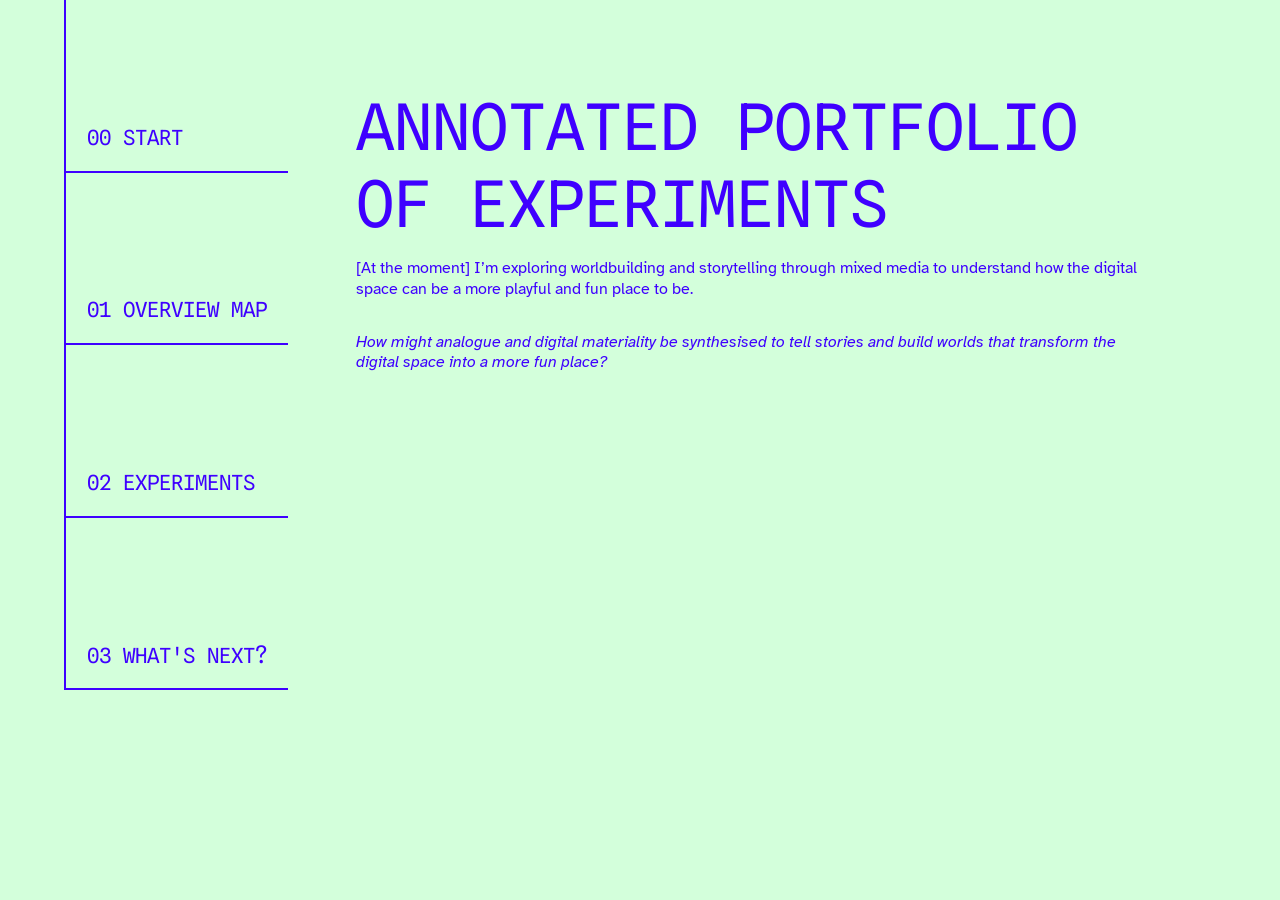
==== index.html @ 23f5cf5c "Add files via upload" ====
<!doctype html>
<html lang="en">
    <head>
        <meta charset="UTF-8" meta name="viewport" content="width=device-width, initial-scale=1.0" />
        <title>Annotated Portfolio of Experiments</title>
        <link rel="stylesheet" href="styles.css" />
        <script src="script.js"></script>
        <style>
            .container {
                min-height: 100vh;
            }
        </style>
    </head>
    <body>
        <div class="container">
            <!--
            <header>
                <h1 class="title">johan son ; vc honours 2026</h1>
                <hr />
            </header>
            -->
            <aside class="sidebar-l">
                <ul>
                    <li><a href="index.html">00 Start</a></li>
                    <li><a href="overviewmap.html">01 Overview Map</a></li>
                    <li><a href="experiments.html">02 Experiments</a></li>
                    <li><a href="whatsnext.html">03 What's next?</a></li>
                </ul>
            </aside>
            <main>
                <h1>Annotated Portfolio of Experiments</h1>
                <p>
                    [At the moment] I’m exploring worldbuilding and storytelling through mixed media to understand how
                    the digital space can be a more playful and fun place to be.
                </p>
                <p>
                    <i
                        >How might analogue and digital materiality be synthesised to tell stories and build worlds that
                        transform the digital space into a more fun place?</i
                    >
                </p>
            </main>
            <!--
            <footer>
                <p>This is an footer.</p>
            </footer>
            -->
        </div>
    </body>
</html>
---- styles.css ----
@import url("https://fonts.googleapis.com/css2?family=Atkinson+Hyperlegible:ital,wght@0,400;0,700;1,400;1,700&family=Spline+Sans+Mono:ital,wght@0,300..700;1,300..700&display=swap");

* {
    margin: 0;
    padding: 0;
}

/*---offwhite and offblack---*/
:root {
    --bg: #D3FFDB;
    --text: #3F00FF;
    --blue: #FF3300;
}
body {
    background-color: var(--bg);
    font-family: "Atkinson Hyperlegible", sans-serif;
    background-image: url(https://i.ibb.co/zWZFBgr2/img-2026-04-20-09-21-58.png);
}

.title {
    padding-top: 1em;
    text-transform: uppercase;
    font-size: 1em;
    font-weight: 400;
}

hr {
    margin-top: 1em;
    margin-bottom: 1em;
    border-style: 0.5px solid;
    color: var(--text);
}

.plist,
.plist-number,
p {
    color: var(--text);
    margin: 0;
    line-height: 1.3em;
    padding: 1em 0 1em 0;
    font-size: 1em;
    width: 95%;
}



iframe {
    width: 100%;
    border: 1px solid;
}

h1 {
    font-family: "Spline Sans Mono", monospace;
    text-transform: uppercase;
    font-weight: 400;
    font-size: 400%;
    width: 800px;
    color: var(--text);
}

h2,
h3,
h4,
h5 {
    margin: 0;
    color: var(--text);
    font-weight: 400;
    font-family: "Spline Sans Mono", monospace;
    padding-bottom: 0.5em;
}

.container {
    display: grid;
    padding-left: 4em;
    padding-right: 4em;
    min-height: 200vh;
    gap: 1em;
    grid-template-columns: 260px 1fr;
    grid-template-rows: 3em 1fr;
    grid-template-areas:
        "hd hd"
        "sd-l main"
        "sd-l main";
}

/*side by side containers*/
.flex-container {
    display: flex;
    flex-direction: row;
}

.flex-item {
    width: 100%;
    padding: 0;
    margin: 0.3em;
}

header {
    grid-area: hd;
    /*background: var(--bg);*/
    padding: 10px;
}
main {
    grid-area: main;
    /*background: var(--bg);*/
    padding: 1em;
    margin-top: 0.5em;
}
.sidebar-l {
    grid-area: sd-l;
    position: fixed;
    border-left: 2px solid;
    border-color: var(--text);
}

a {
    text-decoration: none;
}

a:visited {
    color: var(--text);
}

/*collapsible styling*/
.collapsible {
    font-family: "Spline Sans Mono", monospace;
    color: var(--text);
    cursor: pointer;
    padding: 0.5em;
    width: 100%;
    text-align: left;
    font-size: 1em;
}

button {
    text-transform: uppercase;
    background-color: var(--bg);
    border-color: var(--text);
    border-width: 2px;
    border-style: solid;
    margin-bottom: 1em;
}

/*active and hover colour*/
.active,
.collapsible:hover {
    background-color: var(--text);
    color: var(--bg);
}

.anchor-collapsible {
    color: red;
}

.content {
    margin: 0;
    display: none;
    overflow: hidden;
    border-color: var(--text);
    border-width: 1px;
    padding-bottom: 2em;
}


.content p {
    padding: 0;
}

mark {
    font-family: "Spline Sans Mono", monospace;

    text-transform: uppercase;
    font-weight: 400;
    background-color: var(--text);
    color: var(--bg);
}

ul {
    font-family: "Spline Sans Mono", monospace;
    list-style: none;
    margin: 0;
    padding: 0;
    text-decoration: none;
}

li {
    text-transform: uppercase;
    font-size: 1.3em;
    padding: 1em;
    margin-top: 5em;
    list-style: none;
    border-bottom: 2px solid;
    border-color: var(--text);
}

.plist {
    text-transform: none;
    font-family: "Atkinson Hyperlegible", sans-serif;
    border: none;
    padding: 0;
    list-style: sq;
}

.plist-number {
    text-transform: none;
    font-family: "Atkinson Hyperlegible", sans-serif;
    border: none;
    padding: 0;
    list-style: square;
}

a {
    text-decoration: none;
    color: var(--text);
}

a:hover {
    background-color: var(--text);
    color: var(--bg);
    margin-top: 1em;
    border-color: var(--text);
}

/*hover anchors*/
/*hover notes*/
.note {
    position: relative;
    cursor: pointer;
}

.notetext {
    visibility: hidden;
    font-size: 75%;
    width: 100%;
    background-color: var(--text);
    color: var(--bg);
    padding: 0.5em 0.5em;
    position: absolute;
    top: -232%;
    left: 4%;
}

.note:hover .notetext {
    visibility: visible;
}

.asterisk {
    color: var(--blue);
    font-size: 3em;
    mix-blend-mode: multiply;
    padding: 0;
    margin: 0;
}



/*
footer {
    position: fixed;
    bottom: 0;
    grid-area: ft;
    background: var(--bg);
    padding: 1em;
    text-align: center;
}
*/

/*media query*/

@media (max-width: 600px) {
    .container {
        padding-left: 5px;
        padding-right: 5px;
        grid-template-columns: 1fr;
        grid-template-rows: 59px 1fr 477px;
        grid-template-areas:
            "sd-l"
            "sd-l"
            "main"
            "ft";
    }
    body {
        width: auto;
    }

    li {
        text-transform: uppercase;
        font-size: 1em;
        padding: 1em;
        margin-top: 0.5em;
        list-style: none;
        text-align: center;
    }

    p {
        width: 500px;
    }

    h1 {
        font-size: 400%;
        width: 600px;
    }

    /*make this so that it stays within the margin do this later*/
    .flex-item {
        width: 1fr;
    }

    .flex-container {
        flex-direction: column;
    }
}
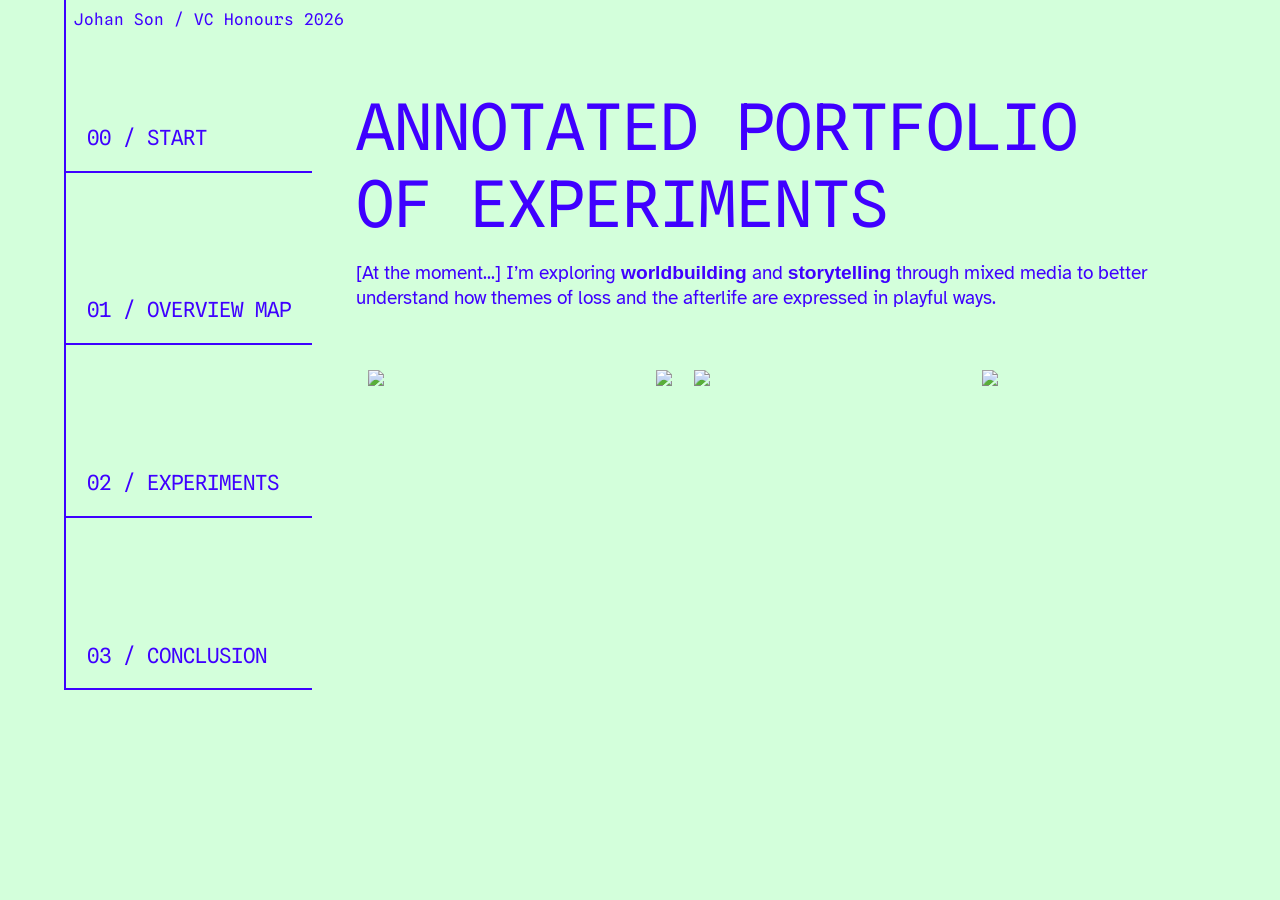
==== commit 4dd9105b: "Update index.html" ====
--- a/index.html
+++ b/index.html
@@ -13,38 +13,48 @@
     </head>
     <body>
         <div class="container">
-            <!--
             <header>
-                <h1 class="title">johan son ; vc honours 2026</h1>
-                <hr />
+                <h4 class="name">Johan Son / VC Honours 2026</h4>
             </header>
-            -->
             <aside class="sidebar-l">
                 <ul>
-                    <li><a href="index.html">00 Start</a></li>
-                    <li><a href="overviewmap.html">01 Overview Map</a></li>
-                    <li><a href="experiments.html">02 Experiments</a></li>
-                    <li><a href="whatsnext.html">03 What's next?</a></li>
+                    <li><a href="index.html">00 / Start</a></li>
+                    <li><a href="overviewmap.html">01 / Overview Map</a></li>
+                    <li><a href="experiments.html">02 / Experiments</a></li>
+                    <li><a href="whatsnext.html">03 / Conclusion</a></li>
                 </ul>
             </aside>
             <main>
                 <h1>Annotated Portfolio of Experiments</h1>
-                <p>
-                    [At the moment] I’m exploring worldbuilding and storytelling through mixed media to understand how
-                    the digital space can be a more playful and fun place to be.
+                <p style="font-size: larger">
+                    [At the moment...] I’m exploring <b>worldbuilding</b> and <b>storytelling</b> through mixed media to
+                    better understand how themes of loss and the afterlife are expressed in playful ways.
                 </p>
-                <p>
-                    <i
-                        >How might analogue and digital materiality be synthesised to tell stories and build worlds that
-                        transform the digital space into a more fun place?</i
-                    >
-                </p>
+                <br /><br />
+                <div class="floatingimages">
+                    <a href="experiments.html"
+                        ><img
+                            src="https://i.ibb.co/hFHXc1Py/yama.gif"
+                            style="position: absolute; left: 23em; width: 17%"
+                    /></a>
+                    <a href="experiments.html"
+                        ><img
+                            src="https://i.ibb.co/fVsVDxdg/oomf.gif"
+                            style="position: absolute; left: 41em; width: 14%"
+                    /></a>
+                    <a href="experiments.html">
+                        <img
+                            src="https://i.ibb.co/93cS9JdP/sins.gif"
+                            style="position: absolute; right: 23em; width: 17%" />
+                    </a>
+                    <a href="experiments.html">
+                        <img
+                            src="https://i.ibb.co/YB5DDNwp/fih.gif"
+                            style="position: absolute; right: 5em; width: 17%" />
+                    </a>
+                </div>
             </main>
-            <!--
-            <footer>
-                <p>This is an footer.</p>
-            </footer>
-            -->
+
         </div>
     </body>
 </html>
